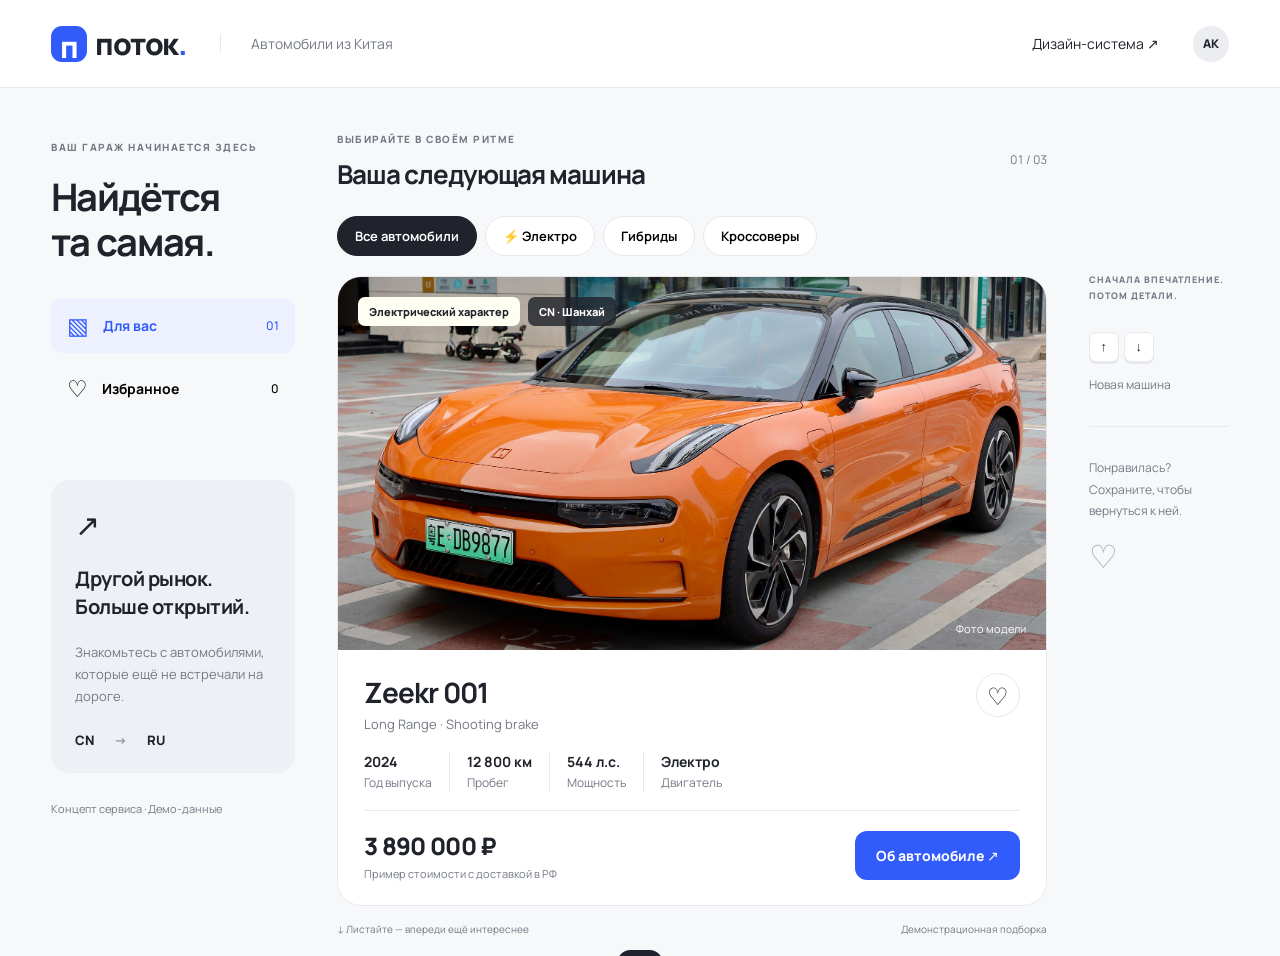
==== index.html @ e9f74626 "Add Potok automotive feed prototype and design system" ====
<!doctype html>
<html lang="ru"><head><meta charset="UTF-8"><meta name="viewport" content="width=device-width,initial-scale=1"><title>Поток — автомобили из Китая</title><link rel="stylesheet" href="style.css"></head>
<body><header><a class="logo" href="index.html"><span>п</span> поток<span class="logo-dot">.</span></a><div class="market">Автомобили из Китая</div><a class="ds-link" href="design-system.html">Дизайн-система ↗</a><span class="avatar">АК</span></header>
<div class="layout"><aside><div class="section-label">ВАШ ГАРАЖ НАЧИНАЕТСЯ ЗДЕСЬ</div><h1>Найдётся<br>та самая.</h1><nav><button class="nav-item active" data-view="all"><span>▧</span> Для вас <b>01</b></button><button class="nav-item" data-view="saved"><span>♡</span> Избранное <b id="saved-count">0</b></button></nav><div class="side-note"><span class="note-symbol">↗</span><h3>Другой рынок.<br>Больше открытий.</h3><p>Знакомьтесь с автомобилями, которые ещё не встречали на дороге.</p><div class="origin">CN <span>→</span> RU</div></div><p class="demo">Концепт сервиса · Демо-данные</p></aside>
<main><div class="feed-head"><div><span class="eyebrow">ВЫБИРАЙТЕ В СВОЁМ РИТМЕ</span><h2>Ваша следующая машина</h2></div><span class="feed-count" id="feed-count">01 / 03</span></div><div class="chips" aria-label="Тип автомобиля"><button class="chip selected" data-filter="all">Все автомобили</button><button class="chip" data-filter="electric">⚡ Электро</button><button class="chip" data-filter="hybrid">Гибриды</button><button class="chip" data-filter="suv">Кроссоверы</button></div>
<div id="feed" class="feed" tabindex="0" aria-label="Лента автомобилей"></div><div class="feed-footer"><span>↓ Листайте — впереди ещё интереснее</span><span>Демонстрационная подборка</span></div></main>
<section class="right-rail"><div class="rail-title">СНАЧАЛА ВПЕЧАТЛЕНИЕ.<br>ПОТОМ ДЕТАЛИ.</div><div class="key-tip"><kbd>↑</kbd><kbd>↓</kbd><p>Новая машина</p></div><div class="rail-line"></div><p>Понравилась?<br>Сохраните, чтобы<br>вернуться к ней.</p><span class="rail-heart">♡</span></section></div><dialog id="detail"><button class="close" aria-label="Закрыть">×</button><div id="detail-content"></div></dialog><div id="toast" role="status"></div><script src="app.js"></script></body></html>
---- style.css ----
@import url('https://fonts.googleapis.com/css2?family=Manrope:wght@400;500;600;650;700;750;800&display=swap');
:root{--blue:#315bfa;--blue-soft:#edf1ff;--ink:#20232b;--muted:#747985;--line:#e6e8ed;--canvas:#f7f8fa;--surface:#fff;--green:#17744b;--radius:24px;--space:8px;font-family:Manrope,Arial,sans-serif;color:var(--ink);background:var(--canvas);font-synthesis:none}*{box-sizing:border-box}body{margin:0}button,a{-webkit-tap-highlight-color:transparent}button{font:inherit;cursor:pointer}a{color:inherit;text-decoration:none}button:focus-visible,a:focus-visible,[tabindex]:focus-visible{outline:3px solid var(--blue);outline-offset:4px}header{height:88px;border-bottom:1px solid var(--line);display:flex;align-items:center;gap:34px;padding:0 4vw;background:white}.logo{font-size:30px;font-weight:800;letter-spacing:-1.5px;display:flex;align-items:center;gap:8px}.logo>span:first-child{display:grid;place-items:center;width:36px;height:36px;background:var(--blue);color:white;border-radius:11px;font-style:italic;font-size:30px}.logo-dot{color:var(--blue);margin-left:-8px}.market{border-left:1px solid var(--line);padding-left:30px;font-size:14px;color:var(--muted)}.ds-link{margin-left:auto;font-size:14px}.avatar{border-radius:50%;background:#ecedf1;width:36px;height:36px;display:grid;place-items:center;font-size:12px;font-weight:800}.layout{max-width:1512px;margin:auto;display:grid;grid-template-columns:244px minmax(0,790px) 140px;gap:42px;padding:38px 4vw 20px}aside{padding-top:12px}.section-label,.eyebrow,.rail-title{font-size:10px;font-weight:800;letter-spacing:1.5px;color:var(--muted);line-height:1.8}h1{font-size:38px;line-height:1.18;letter-spacing:-1.7px;margin:18px 0 34px}nav{display:grid;gap:8px}.nav-item{border:0;background:transparent;display:flex;align-items:center;gap:14px;text-align:left;border-radius:12px;padding:16px;font-weight:700;font-size:14px}.nav-item>span{font-size:23px;line-height:1}.nav-item b{margin-left:auto;font-size:12px;font-weight:500}.nav-item.active{color:var(--blue);background:var(--blue-soft)}.side-note{margin-top:64px;background:#eef0f5;border-radius:18px;padding:24px}.note-symbol{font-size:30px}.side-note h3{font-size:20px;letter-spacing:-.5px;line-height:1.4}.side-note p{font-size:13px;line-height:1.7;color:var(--muted)}.origin{display:flex;gap:20px;font-weight:800;font-size:13px;margin-top:24px}.origin span{color:#9298a6}.demo{font-size:11px;color:var(--muted);margin-top:28px}.feed-head{display:flex;justify-content:space-between;align-items:center}.eyebrow{font-size:10px}h2{font-size:26px;letter-spacing:-1px;margin:8px 0 0}.feed-count{font-size:12px;color:var(--muted);font-variant-numeric:tabular-nums}.chips{display:flex;gap:8px;margin:24px 0 20px;overflow:auto;scrollbar-width:none}.chip{border:1px solid var(--line);background:white;border-radius:24px;padding:10px 17px;white-space:nowrap;font-size:13px;font-weight:650}.chip.selected{background:var(--ink);color:white;border-color:var(--ink)}.feed{height:min(640px,calc(100dvh - 270px));min-height:470px;overflow-y:auto;scroll-snap-type:y mandatory;scrollbar-width:none;border-radius:var(--radius)}.car{scroll-snap-align:start;scroll-snap-stop:always;height:100%;background:white;border-radius:var(--radius);overflow:hidden;display:flex;flex-direction:column;border:1px solid var(--line);margin-bottom:16px}.visual{position:relative;background:#dfe3e8;flex:1;min-height:180px;overflow:hidden}.visual img{height:100%;width:100%;object-fit:cover;display:block}.visual:after{content:'';position:absolute;inset:0;background:linear-gradient(180deg,#0002,transparent 35%,#0004);pointer-events:none}.badges{position:absolute;top:20px;left:20px;z-index:1;display:flex;gap:8px}.badge{padding:7px 11px;border-radius:7px;background:#fffef2;font-size:11px;font-weight:800}.badge.dark{background:#20232bce;color:white}.photo-button{position:absolute;top:50%;z-index:2;border:0;background:#ffffffd9;border-radius:50%;width:34px;height:34px;font-size:22px}.prev-photo{left:16px}.next-photo{right:16px}.photo-dots{position:absolute;bottom:16px;left:50%;transform:translateX(-50%);display:flex;gap:6px;z-index:2}.photo-dots i{width:6px;height:6px;background:#fff7;border-radius:4px}.photo-dots i.on{width:22px;background:white}.photo-label{position:absolute;right:20px;bottom:14px;z-index:2;color:white;font-size:11px}.car-body{padding:23px 26px 24px}.title-row{display:flex;justify-content:space-between;align-items:flex-start}.car h3{font-size:28px;letter-spacing:-1px;margin:0 0 4px}.sub{font-size:13px;color:var(--muted);margin:0}.save{border:1px solid var(--line);background:white;width:44px;height:44px;border-radius:50%;font-size:24px;color:var(--ink)}.save.is-saved{color:var(--blue);background:var(--blue-soft);border-color:var(--blue-soft)}.specs{display:flex;gap:0;margin:19px 0;padding:0;list-style:none}.specs li{font-size:12px;border-right:1px solid var(--line);padding:0 17px}.specs li:first-child{padding-left:0}.specs li:last-child{border:0}.specs b{display:block;font-size:14px;margin-bottom:3px}.specs span{color:var(--muted)}.price-row{display:flex;align-items:center;justify-content:space-between;gap:12px;padding-top:18px;border-top:1px solid var(--line)}.price{font-weight:800;font-size:24px;letter-spacing:-.7px}.price-note{font-size:11px;color:var(--muted);margin-top:4px}.primary{background:var(--blue);color:white;border:0;border-radius:12px;padding:15px 21px;font-weight:750;font-size:14px}.primary:hover{background:#2549df}.feed-footer{display:flex;justify-content:space-between;font-size:10px;color:var(--muted);margin-top:16px}.right-rail{padding-top:146px}.rail-title{font-size:9px;letter-spacing:1px}.key-tip{margin-top:28px}.key-tip kbd{display:inline-grid;place-items:center;background:white;border:1px solid var(--line);box-shadow:0 2px 0 #e6e8ed;width:30px;height:30px;border-radius:7px;margin-right:5px}.key-tip p,.right-rail>p{font-size:12px;color:var(--muted);line-height:1.8}.rail-line{height:1px;background:var(--line);margin:30px 0}.rail-heart{font-size:32px;color:#a5aab8}dialog{border:0;border-radius:24px;width:min(520px,calc(100% - 32px));padding:32px;box-shadow:0 20px 100px #0003}dialog::backdrop{background:#141b2d70;backdrop-filter:blur(6px)}.close{float:right;border:0;background:#f1f2f5;border-radius:50%;width:32px;height:32px;font-size:23px}dialog h2{margin:20px 0}dialog p{color:var(--muted);line-height:1.7;font-size:14px}.cost-line{display:flex;justify-content:space-between;padding:14px 0;border-bottom:1px solid var(--line);font-size:14px}.cost-line.total{font-weight:800;font-size:18px}.empty{text-align:center;background:white;padding:80px 25px;border-radius:24px;height:100%}.empty p{color:var(--muted)}#toast{position:fixed;bottom:24px;left:50%;transform:translateX(-50%) translateY(100px);background:var(--ink);color:white;padding:13px 22px;border-radius:12px;font-size:14px;transition:transform .2s;z-index:10}#toast.show{transform:translateX(-50%) translateY(0)}@media(min-width:1500px){.layout{grid-template-columns:260px minmax(0,800px) 150px}}@media(max-width:1150px){.layout{grid-template-columns:200px minmax(0,1fr);gap:28px}.right-rail{display:none}h1{font-size:32px}}@media(max-width:760px){header{height:65px;padding:0 20px;gap:14px}.logo{font-size:26px}.market,.avatar{display:none}.ds-link{font-size:12px}.layout{display:block;padding:20px 14px}aside{padding:0}aside h1,.section-label,.side-note,.demo{display:none}nav{display:flex;margin-bottom:24px;gap:8px}.nav-item{padding:11px 14px}.nav-item b{margin-left:14px}.feed-head h2{font-size:23px}.eyebrow{font-size:9px}.chips{margin:18px 0 14px}.chip{padding:10px 13px;font-size:12px}.feed{height:calc(100dvh - 257px);min-height:490px}.car-body{padding:19px}.car h3{font-size:25px}.specs li{padding:0 11px;font-size:10px}.specs b{font-size:12px}.price{font-size:21px}.primary{padding:14px;font-size:12px}.feed-footer{display:none}.badges{left:14px;top:14px}.badge{font-size:10px}.visual{min-height:210px}}@media(prefers-reduced-motion:reduce){*{scroll-behavior:auto!important;transition:none!important}}
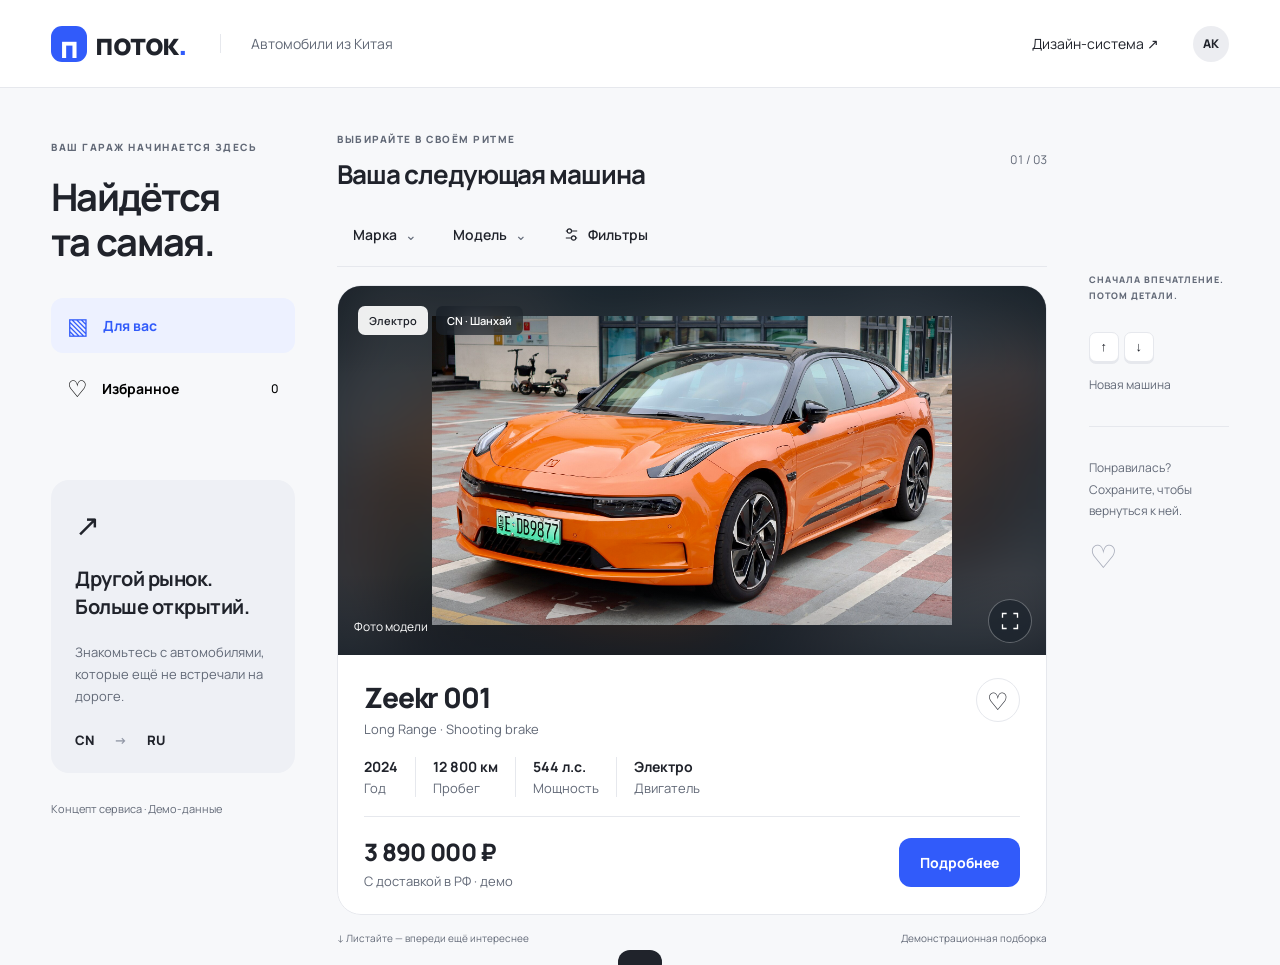
==== commit 9e63106f: "Init commit" ====
--- a/index.html
+++ b/index.html
@@ -1,7 +1,7 @@
 <!doctype html>
-<html lang="ru"><head><meta charset="UTF-8"><meta name="viewport" content="width=device-width,initial-scale=1"><title>Поток — автомобили из Китая</title><link rel="stylesheet" href="style.css"></head>
-<body><header><a class="logo" href="index.html"><span>п</span> поток<span class="logo-dot">.</span></a><div class="market">Автомобили из Китая</div><a class="ds-link" href="design-system.html">Дизайн-система ↗</a><span class="avatar">АК</span></header>
-<div class="layout"><aside><div class="section-label">ВАШ ГАРАЖ НАЧИНАЕТСЯ ЗДЕСЬ</div><h1>Найдётся<br>та самая.</h1><nav><button class="nav-item active" data-view="all"><span>▧</span> Для вас <b>01</b></button><button class="nav-item" data-view="saved"><span>♡</span> Избранное <b id="saved-count">0</b></button></nav><div class="side-note"><span class="note-symbol">↗</span><h3>Другой рынок.<br>Больше открытий.</h3><p>Знакомьтесь с автомобилями, которые ещё не встречали на дороге.</p><div class="origin">CN <span>→</span> RU</div></div><p class="demo">Концепт сервиса · Демо-данные</p></aside>
-<main><div class="feed-head"><div><span class="eyebrow">ВЫБИРАЙТЕ В СВОЁМ РИТМЕ</span><h2>Ваша следующая машина</h2></div><span class="feed-count" id="feed-count">01 / 03</span></div><div class="chips" aria-label="Тип автомобиля"><button class="chip selected" data-filter="all">Все автомобили</button><button class="chip" data-filter="electric">⚡ Электро</button><button class="chip" data-filter="hybrid">Гибриды</button><button class="chip" data-filter="suv">Кроссоверы</button></div>
+<html lang="ru"><head><meta charset="UTF-8"><meta name="viewport" content="width=device-width,initial-scale=1"><title>Поток — автомобили из Китая</title><link rel="stylesheet" href="style.css?v=7"></head>
+<body class="feed-page"><header><a class="logo" href="index.html"><span>п</span> поток<span class="logo-dot">.</span></a><div class="market">Автомобили из Китая</div><a class="ds-link" href="design-system.html">Дизайн-система ↗</a><span class="avatar">АК</span></header>
+<div class="layout"><aside><div class="section-label">ВАШ ГАРАЖ НАЧИНАЕТСЯ ЗДЕСЬ</div><h1>Найдётся<br>та самая.</h1><nav><button class="nav-item active" data-view="all"><span>▧</span> Для вас</button><button class="nav-item" data-view="saved"><span>♡</span> Избранное <b id="saved-count">0</b></button></nav><div class="side-note"><span class="note-symbol">↗</span><h3>Другой рынок.<br>Больше открытий.</h3><p>Знакомьтесь с автомобилями, которые ещё не встречали на дороге.</p><div class="origin">CN <span>→</span> RU</div></div><p class="demo">Концепт сервиса · Демо-данные</p></aside>
+<main><div class="feed-head"><div><span class="eyebrow">ВЫБИРАЙТЕ В СВОЁМ РИТМЕ</span><h2>Ваша следующая машина</h2></div><span class="feed-count" id="feed-count">01 / 03</span></div><div class="filter-bar" aria-label="Подбор автомобиля"><button data-open-filter="brand" id="brand-trigger">Марка <span>⌄</span></button><button data-open-filter="model" id="model-trigger">Модель <span>⌄</span></button><button data-open-filter="fuel" id="filters-trigger"><svg width="17" height="17" viewBox="0 0 24 24" fill="none" stroke="currentColor" stroke-width="1.6" aria-hidden="true"><path d="M4 7h16M4 17h16"/><circle cx="9" cy="7" r="3" fill="white"/><circle cx="15" cy="17" r="3" fill="white"/></svg>Фильтры <span id="filter-count" hidden></span></button><button id="clear-filters" hidden aria-label="Сбросить все фильтры">Сбросить</button></div>
 <div id="feed" class="feed" tabindex="0" aria-label="Лента автомобилей"></div><div class="feed-footer"><span>↓ Листайте — впереди ещё интереснее</span><span>Демонстрационная подборка</span></div></main>
-<section class="right-rail"><div class="rail-title">СНАЧАЛА ВПЕЧАТЛЕНИЕ.<br>ПОТОМ ДЕТАЛИ.</div><div class="key-tip"><kbd>↑</kbd><kbd>↓</kbd><p>Новая машина</p></div><div class="rail-line"></div><p>Понравилась?<br>Сохраните, чтобы<br>вернуться к ней.</p><span class="rail-heart">♡</span></section></div><dialog id="detail"><button class="close" aria-label="Закрыть">×</button><div id="detail-content"></div></dialog><div id="toast" role="status"></div><script src="app.js"></script></body></html>
+<section class="right-rail"><div class="rail-title">СНАЧАЛА ВПЕЧАТЛЕНИЕ.<br>ПОТОМ ДЕТАЛИ.</div><div class="key-tip"><kbd>↑</kbd><kbd>↓</kbd><p>Новая машина</p></div><div class="rail-line"></div><p>Понравилась?<br>Сохраните, чтобы<br>вернуться к ней.</p><span class="rail-heart">♡</span></section></div><dialog id="detail" aria-labelledby="detail-title"><button class="close" aria-label="Закрыть">×</button><div id="detail-content"></div></dialog><dialog id="filters-dialog" aria-labelledby="filters-title"><div class="picker-heading"><div><span class="eyebrow">ВАШ СЛЕДУЮЩИЙ АВТОМОБИЛЬ</span><h2 id="filters-title">С чего начнём?</h2></div><button class="close" aria-label="Закрыть фильтры">×</button></div><form id="filter-form"><input type="hidden" name="brand" value="all"><input type="hidden" name="model" value="all"><div class="picker-scroll"><div class="picker-tabs" role="group" aria-label="Этап подбора"><button type="button" data-step="brands" aria-pressed="true">01 <span>Марка</span></button><button type="button" data-step="models" aria-pressed="false">02 <span>Модель</span></button></div><div id="brand-panel"><label class="brand-search"><svg width="18" height="18" viewBox="0 0 24 24" fill="none" stroke="currentColor" stroke-width="1.7" aria-hidden="true"><circle cx="10.5" cy="10.5" r="6.5"/><path d="m16 16 5 5"/></svg><input id="brand-search" type="search" placeholder="Найти марку" aria-label="Найти марку" autocomplete="off"></label><div class="picker-section-title"><h3>Марки в подборке</h3><button type="button" id="all-brands">Все марки</button></div><div id="brand-grid" class="brand-grid"></div><p class="picker-note">Демонстрационная подборка · 3 марки</p></div><div id="model-panel" hidden><div class="picker-section-title"><h3 id="models-heading">Выберите модель</h3><button type="button" id="all-models">Все модели</button></div><div id="model-grid" class="model-grid"></div><p class="picker-note">Фото моделей · цены из демонстрационной подборки</p></div><details id="technical-filters"><summary>Уточнить параметры <span>Бюджет, двигатель, кузов</span></summary><div class="filter-fields"><label>Бюджет с доставкой<select name="budget"><option value="all">Без ограничений</option><option value="4000000">До 4 млн ₽</option><option value="4500000">До 4,5 млн ₽</option><option value="5000000">До 5 млн ₽</option></select></label><label>Двигатель<select name="fuel"><option value="all">Любой</option><option value="electric">Электро</option><option value="hybrid">Гибрид</option></select></label><label>Кузов<select name="body"><option value="all">Любой</option><option value="suv">Кроссовер</option><option value="sedan">Седан</option><option value="wagon">Универсал</option></select></label></div></details></div><div class="picker-footer"><div id="selected-preview" hidden></div><div class="filter-actions"><button type="button" id="reset-draft">Сбросить</button><button type="submit" class="primary" id="apply-filters">Показать автомобили</button></div></div></form></dialog><dialog id="photo-dialog" aria-label="Просмотр фотографии"><button class="close" aria-label="Закрыть фотографию">×</button><img id="photo-image" alt=""><div id="photo-caption"></div></dialog><div id="toast" role="status"></div><script src="app.js?v=7"></script></body></html>
--- a/style.css
+++ b/style.css
@@ -1,2 +1,182 @@
 @import url('https://fonts.googleapis.com/css2?family=Manrope:wght@400;500;600;650;700;750;800&display=swap');
 :root{--blue:#315bfa;--blue-soft:#edf1ff;--ink:#20232b;--muted:#747985;--line:#e6e8ed;--canvas:#f7f8fa;--surface:#fff;--green:#17744b;--radius:24px;--space:8px;font-family:Manrope,Arial,sans-serif;color:var(--ink);background:var(--canvas);font-synthesis:none}*{box-sizing:border-box}body{margin:0}button,a{-webkit-tap-highlight-color:transparent}button{font:inherit;cursor:pointer}a{color:inherit;text-decoration:none}button:focus-visible,a:focus-visible,[tabindex]:focus-visible{outline:3px solid var(--blue);outline-offset:4px}header{height:88px;border-bottom:1px solid var(--line);display:flex;align-items:center;gap:34px;padding:0 4vw;background:white}.logo{font-size:30px;font-weight:800;letter-spacing:-1.5px;display:flex;align-items:center;gap:8px}.logo>span:first-child{display:grid;place-items:center;width:36px;height:36px;background:var(--blue);color:white;border-radius:11px;font-style:italic;font-size:30px}.logo-dot{color:var(--blue);margin-left:-8px}.market{border-left:1px solid var(--line);padding-left:30px;font-size:14px;color:var(--muted)}.ds-link{margin-left:auto;font-size:14px}.avatar{border-radius:50%;background:#ecedf1;width:36px;height:36px;display:grid;place-items:center;font-size:12px;font-weight:800}.layout{max-width:1512px;margin:auto;display:grid;grid-template-columns:244px minmax(0,790px) 140px;gap:42px;padding:38px 4vw 20px}aside{padding-top:12px}.section-label,.eyebrow,.rail-title{font-size:10px;font-weight:800;letter-spacing:1.5px;color:var(--muted);line-height:1.8}h1{font-size:38px;line-height:1.18;letter-spacing:-1.7px;margin:18px 0 34px}nav{display:grid;gap:8px}.nav-item{border:0;background:transparent;display:flex;align-items:center;gap:14px;text-align:left;border-radius:12px;padding:16px;font-weight:700;font-size:14px}.nav-item>span{font-size:23px;line-height:1}.nav-item b{margin-left:auto;font-size:12px;font-weight:500}.nav-item.active{color:var(--blue);background:var(--blue-soft)}.side-note{margin-top:64px;background:#eef0f5;border-radius:18px;padding:24px}.note-symbol{font-size:30px}.side-note h3{font-size:20px;letter-spacing:-.5px;line-height:1.4}.side-note p{font-size:13px;line-height:1.7;color:var(--muted)}.origin{display:flex;gap:20px;font-weight:800;font-size:13px;margin-top:24px}.origin span{color:#9298a6}.demo{font-size:11px;color:var(--muted);margin-top:28px}.feed-head{display:flex;justify-content:space-between;align-items:center}.eyebrow{font-size:10px}h2{font-size:26px;letter-spacing:-1px;margin:8px 0 0}.feed-count{font-size:12px;color:var(--muted);font-variant-numeric:tabular-nums}.chips{display:flex;gap:8px;margin:24px 0 20px;overflow:auto;scrollbar-width:none}.chip{border:1px solid var(--line);background:white;border-radius:24px;padding:10px 17px;white-space:nowrap;font-size:13px;font-weight:650}.chip.selected{background:var(--ink);color:white;border-color:var(--ink)}.feed{height:min(640px,calc(100dvh - 270px));min-height:470px;overflow-y:auto;scroll-snap-type:y mandatory;scrollbar-width:none;border-radius:var(--radius)}.car{scroll-snap-align:start;scroll-snap-stop:always;height:100%;background:white;border-radius:var(--radius);overflow:hidden;display:flex;flex-direction:column;border:1px solid var(--line);margin-bottom:16px}.visual{position:relative;background:#dfe3e8;flex:1;min-height:180px;overflow:hidden}.visual img{height:100%;width:100%;object-fit:cover;display:block}.visual:after{content:'';position:absolute;inset:0;background:linear-gradient(180deg,#0002,transparent 35%,#0004);pointer-events:none}.badges{position:absolute;top:20px;left:20px;z-index:1;display:flex;gap:8px}.badge{padding:7px 11px;border-radius:7px;background:#fffef2;font-size:11px;font-weight:800}.badge.dark{background:#20232bce;color:white}.photo-button{position:absolute;top:50%;z-index:2;border:0;background:#ffffffd9;border-radius:50%;width:34px;height:34px;font-size:22px}.prev-photo{left:16px}.next-photo{right:16px}.photo-dots{position:absolute;bottom:16px;left:50%;transform:translateX(-50%);display:flex;gap:6px;z-index:2}.photo-dots i{width:6px;height:6px;background:#fff7;border-radius:4px}.photo-dots i.on{width:22px;background:white}.photo-label{position:absolute;right:20px;bottom:14px;z-index:2;color:white;font-size:11px}.car-body{padding:23px 26px 24px}.title-row{display:flex;justify-content:space-between;align-items:flex-start}.car h3{font-size:28px;letter-spacing:-1px;margin:0 0 4px}.sub{font-size:13px;color:var(--muted);margin:0}.save{border:1px solid var(--line);background:white;width:44px;height:44px;border-radius:50%;font-size:24px;color:var(--ink)}.save.is-saved{color:var(--blue);background:var(--blue-soft);border-color:var(--blue-soft)}.specs{display:flex;gap:0;margin:19px 0;padding:0;list-style:none}.specs li{font-size:12px;border-right:1px solid var(--line);padding:0 17px}.specs li:first-child{padding-left:0}.specs li:last-child{border:0}.specs b{display:block;font-size:14px;margin-bottom:3px}.specs span{color:var(--muted)}.price-row{display:flex;align-items:center;justify-content:space-between;gap:12px;padding-top:18px;border-top:1px solid var(--line)}.price{font-weight:800;font-size:24px;letter-spacing:-.7px}.price-note{font-size:11px;color:var(--muted);margin-top:4px}.primary{background:var(--blue);color:white;border:0;border-radius:12px;padding:15px 21px;font-weight:750;font-size:14px}.primary:hover{background:#2549df}.feed-footer{display:flex;justify-content:space-between;font-size:10px;color:var(--muted);margin-top:16px}.right-rail{padding-top:146px}.rail-title{font-size:9px;letter-spacing:1px}.key-tip{margin-top:28px}.key-tip kbd{display:inline-grid;place-items:center;background:white;border:1px solid var(--line);box-shadow:0 2px 0 #e6e8ed;width:30px;height:30px;border-radius:7px;margin-right:5px}.key-tip p,.right-rail>p{font-size:12px;color:var(--muted);line-height:1.8}.rail-line{height:1px;background:var(--line);margin:30px 0}.rail-heart{font-size:32px;color:#a5aab8}dialog{border:0;border-radius:24px;width:min(520px,calc(100% - 32px));padding:32px;box-shadow:0 20px 100px #0003}dialog::backdrop{background:#141b2d70;backdrop-filter:blur(6px)}.close{float:right;border:0;background:#f1f2f5;border-radius:50%;width:32px;height:32px;font-size:23px}dialog h2{margin:20px 0}dialog p{color:var(--muted);line-height:1.7;font-size:14px}.cost-line{display:flex;justify-content:space-between;padding:14px 0;border-bottom:1px solid var(--line);font-size:14px}.cost-line.total{font-weight:800;font-size:18px}.empty{text-align:center;background:white;padding:80px 25px;border-radius:24px;height:100%}.empty p{color:var(--muted)}#toast{position:fixed;bottom:24px;left:50%;transform:translateX(-50%) translateY(100px);background:var(--ink);color:white;padding:13px 22px;border-radius:12px;font-size:14px;transition:transform .2s;z-index:10}#toast.show{transform:translateX(-50%) translateY(0)}@media(min-width:1500px){.layout{grid-template-columns:260px minmax(0,800px) 150px}}@media(max-width:1150px){.layout{grid-template-columns:200px minmax(0,1fr);gap:28px}.right-rail{display:none}h1{font-size:32px}}@media(max-width:760px){header{height:65px;padding:0 20px;gap:14px}.logo{font-size:26px}.market,.avatar{display:none}.ds-link{font-size:12px}.layout{display:block;padding:20px 14px}aside{padding:0}aside h1,.section-label,.side-note,.demo{display:none}nav{display:flex;margin-bottom:24px;gap:8px}.nav-item{padding:11px 14px}.nav-item b{margin-left:14px}.feed-head h2{font-size:23px}.eyebrow{font-size:9px}.chips{margin:18px 0 14px}.chip{padding:10px 13px;font-size:12px}.feed{height:calc(100dvh - 257px);min-height:490px}.car-body{padding:19px}.car h3{font-size:25px}.specs li{padding:0 11px;font-size:10px}.specs b{font-size:12px}.price{font-size:21px}.primary{padding:14px;font-size:12px}.feed-footer{display:none}.badges{left:14px;top:14px}.badge{font-size:10px}.visual{min-height:210px}}@media(prefers-reduced-motion:reduce){*{scroll-behavior:auto!important;transition:none!important}}
+
+/* Shared interaction tokens and mobile feed composition. */
+:root{--muted:#626977;--touch-target:44px;--radius-control:12px;--radius-card:24px;--text-meta:13px;--text-control:14px}
+.chip{min-height:var(--touch-target);font-size:var(--text-control)}
+.close{width:var(--touch-target);height:var(--touch-target)}
+.save{flex-shrink:0;min-width:var(--touch-target);min-height:var(--touch-target)}
+.specs span,.price-note{font-size:var(--text-meta)}
+.car-body{flex-shrink:0}
+.visual img{object-fit:contain}
+.visual{background:#e9ecf1}
+.visual:after{background:linear-gradient(180deg,#0002,transparent 25%,transparent 80%,#0003)}
+@media(max-width:760px){
+ .feed-page{height:100dvh;display:flex;flex-direction:column;overflow:hidden}
+ .feed-page header{height:56px;min-height:56px;padding:0 16px;gap:12px}
+ .feed-page .logo{font-size:25px}
+ .feed-page .logo>span:first-child{width:30px;height:30px;font-size:25px;border-radius:9px}
+ .feed-page .ds-link{min-height:44px;display:flex;align-items:center}
+ .feed-page .layout{flex:1;min-height:0;display:flex;flex-direction:column;padding:0 12px max(8px,env(safe-area-inset-bottom));gap:0;width:100%}
+ .feed-page aside{flex-shrink:0}
+ .feed-page nav{height:52px;gap:8px;margin:0;align-items:center}
+ .feed-page .nav-item{height:44px;min-width:0;justify-content:center;flex:1;border-radius:12px;padding:8px 12px;font-size:14px}
+ .feed-page .nav-item>span{font-size:21px}
+ .feed-page .nav-item b{margin-left:0;min-width:20px}
+ .feed-page main{min-height:0;flex:1;display:flex;flex-direction:column}
+ .feed-page .feed-head{height:28px;flex-shrink:0;padding:0 4px}
+ .feed-page .feed-head .eyebrow{display:none}
+ .feed-page .feed-head h2{font-size:14px;letter-spacing:0;margin:0;font-weight:600;color:var(--muted)}
+ .feed-page .feed-count{font-size:12px;white-space:nowrap}
+ .feed-page .chips{flex-shrink:0;margin:8px 0 12px;gap:6px;min-height:44px}
+ .feed-page .chip{padding:9px 14px;font-size:14px;min-height:44px}
+ .feed-page .feed{flex:1;min-height:0;height:auto;border-radius:20px;overscroll-behavior-y:contain;scroll-padding:0}
+ .feed-page .car{height:100%;min-height:0;border-radius:20px;display:flex;flex-direction:column}
+ .feed-page .visual{flex:1;min-height:100px;touch-action:pan-y}
+ .feed-page .visual img{object-fit:contain}
+ .feed-page .badges{top:12px;left:12px;gap:6px;max-width:calc(100% - 24px)}
+ .feed-page .badge{font-size:12px;padding:6px 9px}
+ .feed-page .photo-label{font-size:12px;right:12px;bottom:10px;background:#20232bc9;padding:3px 7px;border-radius:5px}
+ .feed-page .car-body{padding:16px;flex-shrink:0}
+ .feed-page .car h3{font-size:26px;line-height:1.2;letter-spacing:-.7px;margin-bottom:5px}
+ .feed-page .sub{font-size:13px;line-height:1.4}
+ .feed-page .specs{display:grid;grid-template-columns:repeat(4,minmax(0,1fr));gap:0;margin:16px 0}
+ .feed-page .specs li{padding:0 8px;font-size:13px;min-width:0}
+ .feed-page .specs li:first-child{padding-left:0}
+ .feed-page .specs li:last-child{padding-right:0}
+ .feed-page .specs b{font-size:14px;white-space:nowrap;letter-spacing:-.3px;margin-bottom:4px}
+ .feed-page .specs span{font-size:12px;white-space:nowrap}
+ .feed-page .specs li:first-child span{font-size:0}
+ .feed-page .specs li:first-child span:after{content:'Год';font-size:12px}
+ .feed-page .price-row{padding-top:14px;align-items:center;gap:8px}
+ .feed-page .price{font-size:24px;line-height:1.3;white-space:nowrap}
+ .feed-page .price-note{font-size:12px;line-height:1.5;max-width:175px}
+ .feed-page .primary{font-size:14px;min-height:48px;padding:12px 16px;flex-shrink:0}
+ .feed-page .empty{padding:32px 20px;overflow:auto}
+ .feed-page dialog{width:100%;max-width:100%;max-height:85dvh;margin:auto 0 0;border-radius:24px 24px 0 0;padding:24px 20px max(24px,env(safe-area-inset-bottom));overflow:auto}
+ .feed-page dialog:before{content:'';display:block;width:36px;height:4px;background:#d1d5dd;border-radius:4px;margin:-12px auto 16px}
+ .feed-page dialog h2{font-size:26px}
+ .feed-page .cost-line{gap:16px;line-height:1.5}
+ .feed-page .cost-line b,.feed-page .cost-line.total span:last-child{white-space:nowrap}
+ .feed-page #toast{bottom:max(16px,env(safe-area-inset-bottom));max-width:calc(100% - 32px);width:max-content;text-align:center}
+}
+@media(max-width:360px){
+ .feed-page .car-body{padding:12px}
+ .feed-page .specs li{padding:0 5px}
+ .feed-page .specs b{font-size:13px}
+ .feed-page .price{font-size:21px}
+ .feed-page .primary{padding:12px;font-size:13px}
+}
+/* Short screens and zoom: retain access to all content instead of clipping. */
+@media(max-width:760px) and (max-height:700px){
+ .feed-page .car-body{padding:12px 14px}
+ .feed-page .specs{margin:10px 0}
+ .feed-page .price-row{padding-top:10px}
+ .feed-page .car h3{font-size:23px}
+ .feed-page .visual{min-height:72px}
+}
+@media(max-width:760px) and (max-height:560px){
+ .feed-page{height:auto;min-height:100dvh;overflow:auto}
+ .feed-page .feed{height:520px;flex:none}
+ .feed-page .visual{min-height:160px}
+}
+.filter-bar{display:flex;align-items:center;gap:0;margin:20px 0 18px;border-bottom:1px solid var(--line);padding-bottom:10px;flex-shrink:0}
+.filter-bar button{display:flex;align-items:center;justify-content:center;gap:8px;min-height:44px;padding:8px 16px;background:transparent;border:0;color:var(--ink);font-size:14px;font-weight:600;white-space:nowrap;border-radius:8px}
+.filter-bar button:hover{background:var(--blue-soft)}
+.filter-bar button+button{margin-left:4px}
+.filter-bar button span{color:var(--muted)}
+.filter-bar #filter-count{background:var(--blue);color:#fff;border-radius:50%;min-width:19px;height:19px;font-size:11px;line-height:19px}
+.filter-bar #clear-filters{color:var(--muted);margin-left:auto;font-size:12px;padding:8px}
+[hidden]{display:none!important}
+.filter-intro{margin:10px 0 24px;font-size:13px;color:var(--muted);line-height:1.6}
+.filter-fields{display:grid;grid-template-columns:1fr 1fr;gap:20px 14px}
+.filter-fields label{font-size:13px;color:var(--muted);display:grid;gap:8px}
+.filter-fields select{width:100%;min-width:0;min-height:48px;border:1px solid #d7dbe3;border-radius:10px;background:#f7f8fa;color:var(--ink);font:inherit;font-size:14px;padding:10px}
+.filter-fields select:focus-visible{outline:3px solid var(--blue);outline-offset:2px}
+.filter-actions{display:flex;align-items:center;justify-content:space-between;gap:16px;margin-top:28px}
+.filter-actions>button:first-child{border:0;background:transparent;color:var(--muted);min-height:44px;font-size:14px}
+.visual{background:#172029;isolation:isolate}
+.visual img{position:relative;z-index:1;object-fit:contain;padding:30px 0;cursor:zoom-in}
+.visual:before{content:'';position:absolute;inset:-30px;background-image:var(--car-image);background-size:cover;background-position:center;filter:blur(35px);opacity:.22;z-index:0}
+.visual:after{z-index:1;background:linear-gradient(180deg,#11192260,transparent 24%,transparent 78%,#11192270)}
+.badges{z-index:3;pointer-events:none}
+.badge{background:#ffffffeb;color:#20232b;font-weight:600}
+.badge.dark{background:#172029a6;backdrop-filter:blur(12px)}
+.photo-label{z-index:3;pointer-events:none}
+.expand-photo{position:absolute;right:14px;bottom:12px;z-index:4;width:44px;height:44px;border-radius:50%;background:#1720299c;backdrop-filter:blur(12px);border:1px solid #ffffff4d;color:white;display:grid;place-items:center}
+.visual .photo-label{left:16px;right:auto;bottom:20px;font-size:12px;background:transparent;padding:0}
+.car{box-shadow:0 12px 36px #18233808}
+.car h3{font-weight:800;letter-spacing:-1.2px}
+#photo-dialog{padding:0;width:100vw;max-width:100vw;height:100dvh;max-height:100dvh;border-radius:0;background:#111820;color:white;margin:0}
+#photo-dialog .close{position:absolute;top:16px;right:16px;z-index:3;background:#ffffff20;color:white}
+#photo-dialog img{width:100%;height:100%;object-fit:contain;padding:72px 12px}
+#photo-caption{position:absolute;left:24px;bottom:24px;font-size:16px}
+@media(max-width:760px){
+ .feed-page .filter-bar{height:48px;min-height:48px;margin:4px 0 10px;padding:0;border-bottom:0;gap:0}
+ .feed-page .filter-bar button{font-size:14px;padding:8px 12px;flex:1}
+ .feed-page .filter-bar #clear-filters{font-size:0;flex:0;padding:8px;min-width:32px}
+ .feed-page .filter-bar #clear-filters:after{content:'×';font-size:20px}
+ .feed-page .visual img{padding:42px 0}
+ .feed-page .visual{min-height:100px}
+ .feed-page .car{border:0;background:#fff;box-shadow:none}
+ .feed-page .car-body{padding:16px 18px}
+ .feed-page .car h3{font-size:28px;letter-spacing:-1px}
+ .feed-page .badge{font-size:11px;letter-spacing:.1px}
+ .feed-page .specs{margin:14px 0}
+ .feed-page .price{font-size:25px}
+ .feed-page .primary{border-radius:14px;padding:12px 18px}
+ .feed-page #photo-dialog{border-radius:0;max-height:100dvh;padding:0;height:100dvh}
+ .feed-page #photo-dialog:before{display:none}
+ .feed-page #photo-dialog img{padding:64px 0}
+}
+@media(max-width:360px){.feed-page .filter-bar button{padding:8px;font-size:13px}.feed-page .car-body{padding:12px}.feed-page .price{font-size:22px}.feed-page .primary{padding:12px}.filter-fields{grid-template-columns:1fr}}
+@media(max-width:760px) and (max-height:700px){.feed-page .car-body{padding:12px 14px}.feed-page .car h3{font-size:24px}.feed-page .specs{margin:10px 0}.feed-page .visual{min-height:90px}.feed-page .visual img{padding:30px 0}}
+@media(max-width:760px){.feed-page .filter-bar #clear-filters{display:none}.feed-page .filter-bar button{min-width:0}.feed-page .specs li:first-child span{font-size:12px}.feed-page .specs li:first-child span:after{content:none}}
+@media(max-width:360px){.feed-page .specs li{padding:0 4px}.feed-page .specs b{font-size:12px;letter-spacing:-.4px}.feed-page .specs span{font-size:11px}}
+/* Mobile: two rows, with the photograph starting at 108 px. */
+@media(max-width:760px){
+ .feed-page header{position:absolute;top:0;left:0;width:52px;height:52px;min-height:52px;border:0;background:transparent;padding:0 12px;z-index:2}
+ .feed-page header .logo{font-size:0;gap:0;width:30px;min-height:44px}
+ .feed-page header .logo>span:first-child{font-size:25px}
+ .feed-page header .logo-dot,.feed-page header .ds-link{display:none}
+ .feed-page .layout{padding-top:0}
+ .feed-page nav{padding-left:44px;height:52px;margin:0;gap:12px}
+ .feed-page .nav-item{flex:initial;border-radius:0;background:transparent;height:44px;padding:8px 0;gap:6px;color:var(--muted);font-size:14px}
+ .feed-page .nav-item.active{color:var(--ink);box-shadow:inset 0 -2px var(--blue)}
+ .feed-page .nav-item>span{display:none}
+ .feed-page .nav-item b{font-size:11px;color:var(--muted);min-width:12px}
+ .feed-page .feed-head{display:none}
+ .feed-page .filter-bar{margin:4px 0 8px;height:44px;min-height:44px;gap:6px}
+ .feed-page .filter-bar button{background:#eceef2;border-radius:10px;padding:8px 10px;justify-content:space-between;flex:1;min-height:44px}
+ .feed-page .filter-bar #filters-trigger{background:transparent;justify-content:center;flex:0 0 auto;gap:6px}
+ .feed-page .filter-bar #filters-trigger svg{width:16px}
+ .feed-page .filter-bar #clear-filters{display:none}
+}
+/* Visual catalog picker */
+#filters-dialog{width:680px;max-width:calc(100vw - 32px);padding:0;border-radius:28px;max-height:92dvh;overflow:hidden}
+#filters-dialog[open]{display:flex;flex-direction:column}
+.picker-heading{padding:26px 28px 18px;display:flex;justify-content:space-between;gap:12px;align-items:center;flex-shrink:0}
+.picker-heading .eyebrow{font-size:10px;letter-spacing:1.4px}.picker-heading h2{font-size:28px;margin:6px 0 0;letter-spacing:-1px}.picker-heading .close{float:none;flex-shrink:0}
+#filter-form{display:flex;flex-direction:column;min-height:0;overflow:hidden}
+.picker-scroll{padding:0 28px 20px;overflow-y:auto;overscroll-behavior:contain;min-height:0}
+.picker-tabs{display:flex;gap:24px;border-bottom:1px solid var(--line);margin-bottom:22px}
+.picker-tabs button{border:0;background:none;min-height:44px;color:var(--muted);font-size:12px;display:flex;align-items:center;gap:8px;border-bottom:2px solid transparent;padding:0 0 12px}
+.picker-tabs button span{font-size:15px;font-weight:700}.picker-tabs button[aria-pressed=true]{color:var(--blue);border-color:var(--blue)}
+.brand-search{display:flex;align-items:center;gap:10px;background:#f1f3f6;border-radius:12px;padding:0 14px;color:var(--muted);margin-bottom:22px}
+.brand-search input{border:0;background:transparent;min-width:0;flex:1;height:48px;outline:none;font:inherit;font-size:14px}.brand-search:focus-within{outline:2px solid var(--blue);outline-offset:2px}
+.picker-section-title{display:flex;align-items:center;justify-content:space-between;margin:0 0 12px;gap:12px}.picker-section-title h3{font-size:16px;margin:0;letter-spacing:-.3px}.picker-section-title button{border:0;background:none;color:var(--blue);font-size:13px;min-height:44px}
+.brand-grid{display:grid;grid-template-columns:repeat(3,minmax(0,1fr));gap:10px}
+.brand-tile{position:relative;display:flex;align-items:center;flex-direction:column;gap:6px;min-height:148px;border:1px solid var(--line);border-radius:16px;background:#fff;padding:23px 12px 16px;transition:background .15s,border-color .15s}
+.brand-tile img{width:78px;height:40px;object-fit:contain;margin-bottom:12px}.brand-tile strong{font-size:14px}.brand-tile>span{font-size:12px;color:var(--muted)}.brand-tile i{position:absolute;right:10px;top:8px;color:var(--muted);font-style:normal;font-size:13px}.brand-tile:hover{background:#f7f8fa;border-color:#bbc9ff}.brand-tile.chosen{background:var(--blue-soft);border-color:var(--blue)}
+.model-grid{display:grid;grid-template-columns:repeat(2,minmax(0,1fr));gap:14px}
+.model-tile{text-align:left;padding:0;overflow:hidden;border-radius:18px;border:1px solid var(--line);background:white;transition:border-color .15s,box-shadow .15s}.model-tile.chosen{border-color:var(--blue);box-shadow:0 0 0 1px var(--blue);background:#f8faff}.model-photo{position:relative;background:#eef0f4;height:158px;display:flex;align-items:center}.model-photo img{width:100%;height:100%;object-fit:contain}.model-check{position:absolute;right:10px;top:10px;border-radius:50%;width:26px;height:26px;display:grid;place-items:center;background:#fff;color:#566074;box-shadow:0 2px 8px #0001}.chosen .model-check{background:var(--blue);color:white}.model-info{padding:15px;display:flex;flex-direction:column;gap:6px}.model-info strong{font-size:19px;letter-spacing:-.6px}.model-info>span{font-size:12px;color:var(--muted)}.model-info b{font-size:16px;margin-top:10px;letter-spacing:-.4px}.model-info small{font-size:11px;color:var(--muted)}
+#filters-dialog .picker-note{font-size:12px;line-height:1.6;margin:16px 0 20px;color:var(--muted)}
+#technical-filters{border-top:1px solid var(--line);padding-top:4px}#technical-filters summary{cursor:pointer;min-height:62px;padding:16px 0;font-size:14px;font-weight:700}#technical-filters summary span{font-size:12px;color:var(--muted);font-weight:400;display:block;padding-top:5px}#technical-filters .filter-fields{padding-bottom:12px}
+.picker-footer{border-top:1px solid var(--line);background:white;padding:16px 28px 22px;flex-shrink:0;box-shadow:0 -8px 20px #1a254003}.picker-footer .filter-actions{margin:0}.picker-footer .primary{min-height:48px;min-width:180px}.picker-footer #selected-preview{display:flex;align-items:center;gap:12px;padding-bottom:14px;margin-bottom:14px;border-bottom:1px solid var(--line)}#selected-preview img{width:64px;height:42px;object-fit:contain;background:#edf0f5;border-radius:8px}#selected-preview div{display:flex;flex-direction:column;gap:4px}#selected-preview strong{font-size:14px}#selected-preview span{font-size:12px;color:var(--muted)}#selected-preview .selection-check{margin-left:auto;color:var(--blue);font-size:18px}
+@media(max-width:760px){
+ .feed-page #filters-dialog{width:100%;max-width:100%;height:90dvh;max-height:90dvh;border-radius:24px 24px 0 0;padding:0;margin:auto 0 0}
+ .feed-page #filters-dialog:before{display:none}
+ .picker-heading{padding:22px 20px 14px}.picker-heading .eyebrow{font-size:9px}.feed-page .picker-heading h2{font-size:25px;margin:6px 0 0}.picker-scroll{padding:0 20px 16px}.picker-tabs{margin-bottom:16px}
+ .brand-grid{gap:8px}.brand-tile{padding:20px 6px 14px;min-height:134px}.brand-tile img{width:64px;height:32px}.brand-tile strong{font-size:13px}.model-grid{gap:10px}.model-photo{height:115px}.model-info{padding:12px}.model-info strong{font-size:17px}.model-info b{font-size:14px;white-space:nowrap}.model-info small{font-size:10px}.model-check{width:24px;height:24px;right:7px;top:7px}.picker-footer{padding:14px 20px max(16px,env(safe-area-inset-bottom))}.picker-footer .primary{flex:1;min-width:0}.picker-footer .filter-actions{gap:24px}#filter-form{flex:1}.picker-scroll{flex:1}
+}
+@media(max-width:360px){.picker-heading,.picker-scroll{padding-left:16px;padding-right:16px}.brand-tile img{width:56px}.brand-tile strong{font-size:12px}.model-info{padding:10px}.model-info strong{font-size:15px}.model-info b{font-size:12px}.model-photo{height:100px}.picker-heading .eyebrow{font-size:8px}}
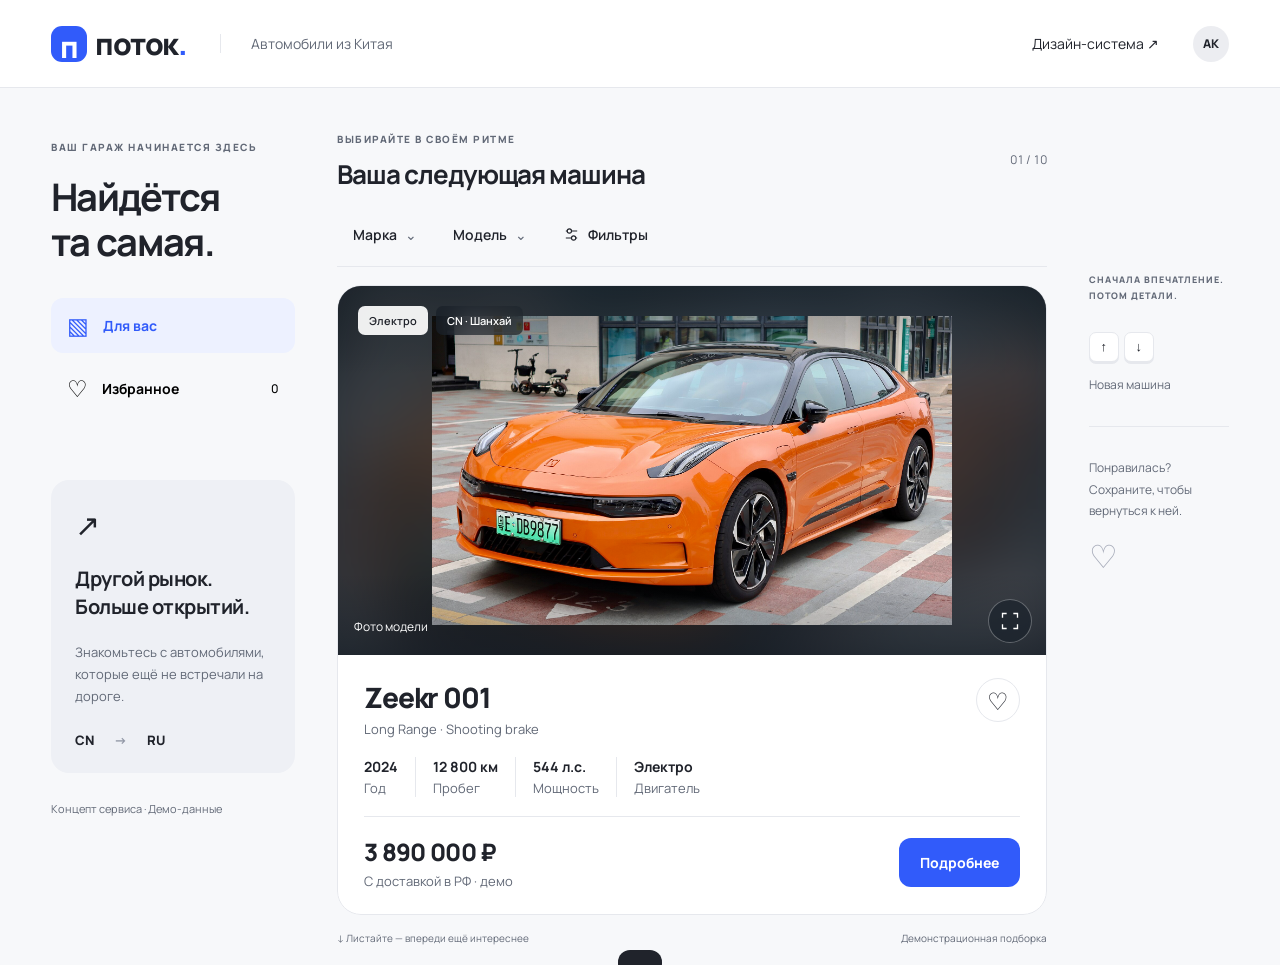
==== commit 25848033: "Init commit" ====
--- a/index.html
+++ b/index.html
@@ -1,7 +1,7 @@
 <!doctype html>
-<html lang="ru"><head><meta charset="UTF-8"><meta name="viewport" content="width=device-width,initial-scale=1"><title>Поток — автомобили из Китая</title><link rel="stylesheet" href="style.css?v=7"></head>
+<html lang="ru"><head><meta charset="UTF-8"><meta name="viewport" content="width=device-width,initial-scale=1"><title>Поток — автомобили из Китая</title><link rel="stylesheet" href="style.css?v=8"></head>
 <body class="feed-page"><header><a class="logo" href="index.html"><span>п</span> поток<span class="logo-dot">.</span></a><div class="market">Автомобили из Китая</div><a class="ds-link" href="design-system.html">Дизайн-система ↗</a><span class="avatar">АК</span></header>
 <div class="layout"><aside><div class="section-label">ВАШ ГАРАЖ НАЧИНАЕТСЯ ЗДЕСЬ</div><h1>Найдётся<br>та самая.</h1><nav><button class="nav-item active" data-view="all"><span>▧</span> Для вас</button><button class="nav-item" data-view="saved"><span>♡</span> Избранное <b id="saved-count">0</b></button></nav><div class="side-note"><span class="note-symbol">↗</span><h3>Другой рынок.<br>Больше открытий.</h3><p>Знакомьтесь с автомобилями, которые ещё не встречали на дороге.</p><div class="origin">CN <span>→</span> RU</div></div><p class="demo">Концепт сервиса · Демо-данные</p></aside>
 <main><div class="feed-head"><div><span class="eyebrow">ВЫБИРАЙТЕ В СВОЁМ РИТМЕ</span><h2>Ваша следующая машина</h2></div><span class="feed-count" id="feed-count">01 / 03</span></div><div class="filter-bar" aria-label="Подбор автомобиля"><button data-open-filter="brand" id="brand-trigger">Марка <span>⌄</span></button><button data-open-filter="model" id="model-trigger">Модель <span>⌄</span></button><button data-open-filter="fuel" id="filters-trigger"><svg width="17" height="17" viewBox="0 0 24 24" fill="none" stroke="currentColor" stroke-width="1.6" aria-hidden="true"><path d="M4 7h16M4 17h16"/><circle cx="9" cy="7" r="3" fill="white"/><circle cx="15" cy="17" r="3" fill="white"/></svg>Фильтры <span id="filter-count" hidden></span></button><button id="clear-filters" hidden aria-label="Сбросить все фильтры">Сбросить</button></div>
 <div id="feed" class="feed" tabindex="0" aria-label="Лента автомобилей"></div><div class="feed-footer"><span>↓ Листайте — впереди ещё интереснее</span><span>Демонстрационная подборка</span></div></main>
-<section class="right-rail"><div class="rail-title">СНАЧАЛА ВПЕЧАТЛЕНИЕ.<br>ПОТОМ ДЕТАЛИ.</div><div class="key-tip"><kbd>↑</kbd><kbd>↓</kbd><p>Новая машина</p></div><div class="rail-line"></div><p>Понравилась?<br>Сохраните, чтобы<br>вернуться к ней.</p><span class="rail-heart">♡</span></section></div><dialog id="detail" aria-labelledby="detail-title"><button class="close" aria-label="Закрыть">×</button><div id="detail-content"></div></dialog><dialog id="filters-dialog" aria-labelledby="filters-title"><div class="picker-heading"><div><span class="eyebrow">ВАШ СЛЕДУЮЩИЙ АВТОМОБИЛЬ</span><h2 id="filters-title">С чего начнём?</h2></div><button class="close" aria-label="Закрыть фильтры">×</button></div><form id="filter-form"><input type="hidden" name="brand" value="all"><input type="hidden" name="model" value="all"><div class="picker-scroll"><div class="picker-tabs" role="group" aria-label="Этап подбора"><button type="button" data-step="brands" aria-pressed="true">01 <span>Марка</span></button><button type="button" data-step="models" aria-pressed="false">02 <span>Модель</span></button></div><div id="brand-panel"><label class="brand-search"><svg width="18" height="18" viewBox="0 0 24 24" fill="none" stroke="currentColor" stroke-width="1.7" aria-hidden="true"><circle cx="10.5" cy="10.5" r="6.5"/><path d="m16 16 5 5"/></svg><input id="brand-search" type="search" placeholder="Найти марку" aria-label="Найти марку" autocomplete="off"></label><div class="picker-section-title"><h3>Марки в подборке</h3><button type="button" id="all-brands">Все марки</button></div><div id="brand-grid" class="brand-grid"></div><p class="picker-note">Демонстрационная подборка · 3 марки</p></div><div id="model-panel" hidden><div class="picker-section-title"><h3 id="models-heading">Выберите модель</h3><button type="button" id="all-models">Все модели</button></div><div id="model-grid" class="model-grid"></div><p class="picker-note">Фото моделей · цены из демонстрационной подборки</p></div><details id="technical-filters"><summary>Уточнить параметры <span>Бюджет, двигатель, кузов</span></summary><div class="filter-fields"><label>Бюджет с доставкой<select name="budget"><option value="all">Без ограничений</option><option value="4000000">До 4 млн ₽</option><option value="4500000">До 4,5 млн ₽</option><option value="5000000">До 5 млн ₽</option></select></label><label>Двигатель<select name="fuel"><option value="all">Любой</option><option value="electric">Электро</option><option value="hybrid">Гибрид</option></select></label><label>Кузов<select name="body"><option value="all">Любой</option><option value="suv">Кроссовер</option><option value="sedan">Седан</option><option value="wagon">Универсал</option></select></label></div></details></div><div class="picker-footer"><div id="selected-preview" hidden></div><div class="filter-actions"><button type="button" id="reset-draft">Сбросить</button><button type="submit" class="primary" id="apply-filters">Показать автомобили</button></div></div></form></dialog><dialog id="photo-dialog" aria-label="Просмотр фотографии"><button class="close" aria-label="Закрыть фотографию">×</button><img id="photo-image" alt=""><div id="photo-caption"></div></dialog><div id="toast" role="status"></div><script src="app.js?v=7"></script></body></html>
+<section class="right-rail"><div class="rail-title">СНАЧАЛА ВПЕЧАТЛЕНИЕ.<br>ПОТОМ ДЕТАЛИ.</div><div class="key-tip"><kbd>↑</kbd><kbd>↓</kbd><p>Новая машина</p></div><div class="rail-line"></div><p>Понравилась?<br>Сохраните, чтобы<br>вернуться к ней.</p><span class="rail-heart">♡</span></section></div><dialog id="detail" aria-labelledby="detail-title"><button class="close" aria-label="Закрыть">×</button><div id="detail-content"></div></dialog><dialog id="filters-dialog" aria-labelledby="filters-title"><div class="picker-heading"><div><span class="eyebrow">ВАШ СЛЕДУЮЩИЙ АВТОМОБИЛЬ</span><h2 id="filters-title">С чего начнём?</h2></div><button class="close" aria-label="Закрыть фильтры">×</button></div><form id="filter-form"><input type="hidden" name="brand" value="all"><input type="hidden" name="model" value="all"><div class="picker-scroll"><div class="picker-tabs" role="group" aria-label="Этап подбора"><button type="button" data-step="brands" aria-pressed="true">01 <span>Марка</span></button><button type="button" data-step="models" aria-pressed="false">02 <span>Модель</span></button></div><div id="brand-panel"><label class="brand-search"><svg width="18" height="18" viewBox="0 0 24 24" fill="none" stroke="currentColor" stroke-width="1.7" aria-hidden="true"><circle cx="10.5" cy="10.5" r="6.5"/><path d="m16 16 5 5"/></svg><input id="brand-search" type="search" placeholder="Найти марку" aria-label="Найти марку" autocomplete="off"></label><div class="picker-section-title"><h3>Марки в подборке</h3><button type="button" id="all-brands">Все марки</button></div><div id="brand-grid" class="brand-grid"></div><p class="picker-note">10 автомобилей · 3 марки · демо</p></div><div id="model-panel" hidden><div class="picker-section-title"><h3 id="models-heading">Выберите модель</h3><button type="button" id="all-models">Все модели</button></div><div id="model-grid" class="model-grid"></div><p class="picker-note">Фото моделей · цены из демонстрационной подборки</p></div><details id="technical-filters"><summary>Уточнить параметры <span>Бюджет, двигатель, кузов</span></summary><div class="filter-fields"><label>Бюджет с доставкой<select name="budget"><option value="all">Без ограничений</option><option value="4000000">До 4 млн ₽</option><option value="4500000">До 4,5 млн ₽</option><option value="5000000">До 5 млн ₽</option></select></label><label>Двигатель<select name="fuel"><option value="all">Любой</option><option value="electric">Электро</option><option value="hybrid">Гибрид</option></select></label><label>Кузов<select name="body"><option value="all">Любой</option><option value="suv">Кроссовер</option><option value="sedan">Седан</option><option value="wagon">Универсал</option></select></label></div></details></div><div class="picker-footer"><div id="selected-preview" hidden></div><div class="filter-actions"><button type="button" id="reset-draft">Сбросить</button><button type="submit" class="primary" id="apply-filters">Показать автомобили</button></div></div></form></dialog><dialog id="photo-dialog" aria-label="Просмотр фотографии"><button class="close" aria-label="Закрыть фотографию">×</button><img id="photo-image" alt=""><div id="photo-caption"></div></dialog><div id="toast" role="status"></div><script src="app.js?v=8"></script></body></html>
